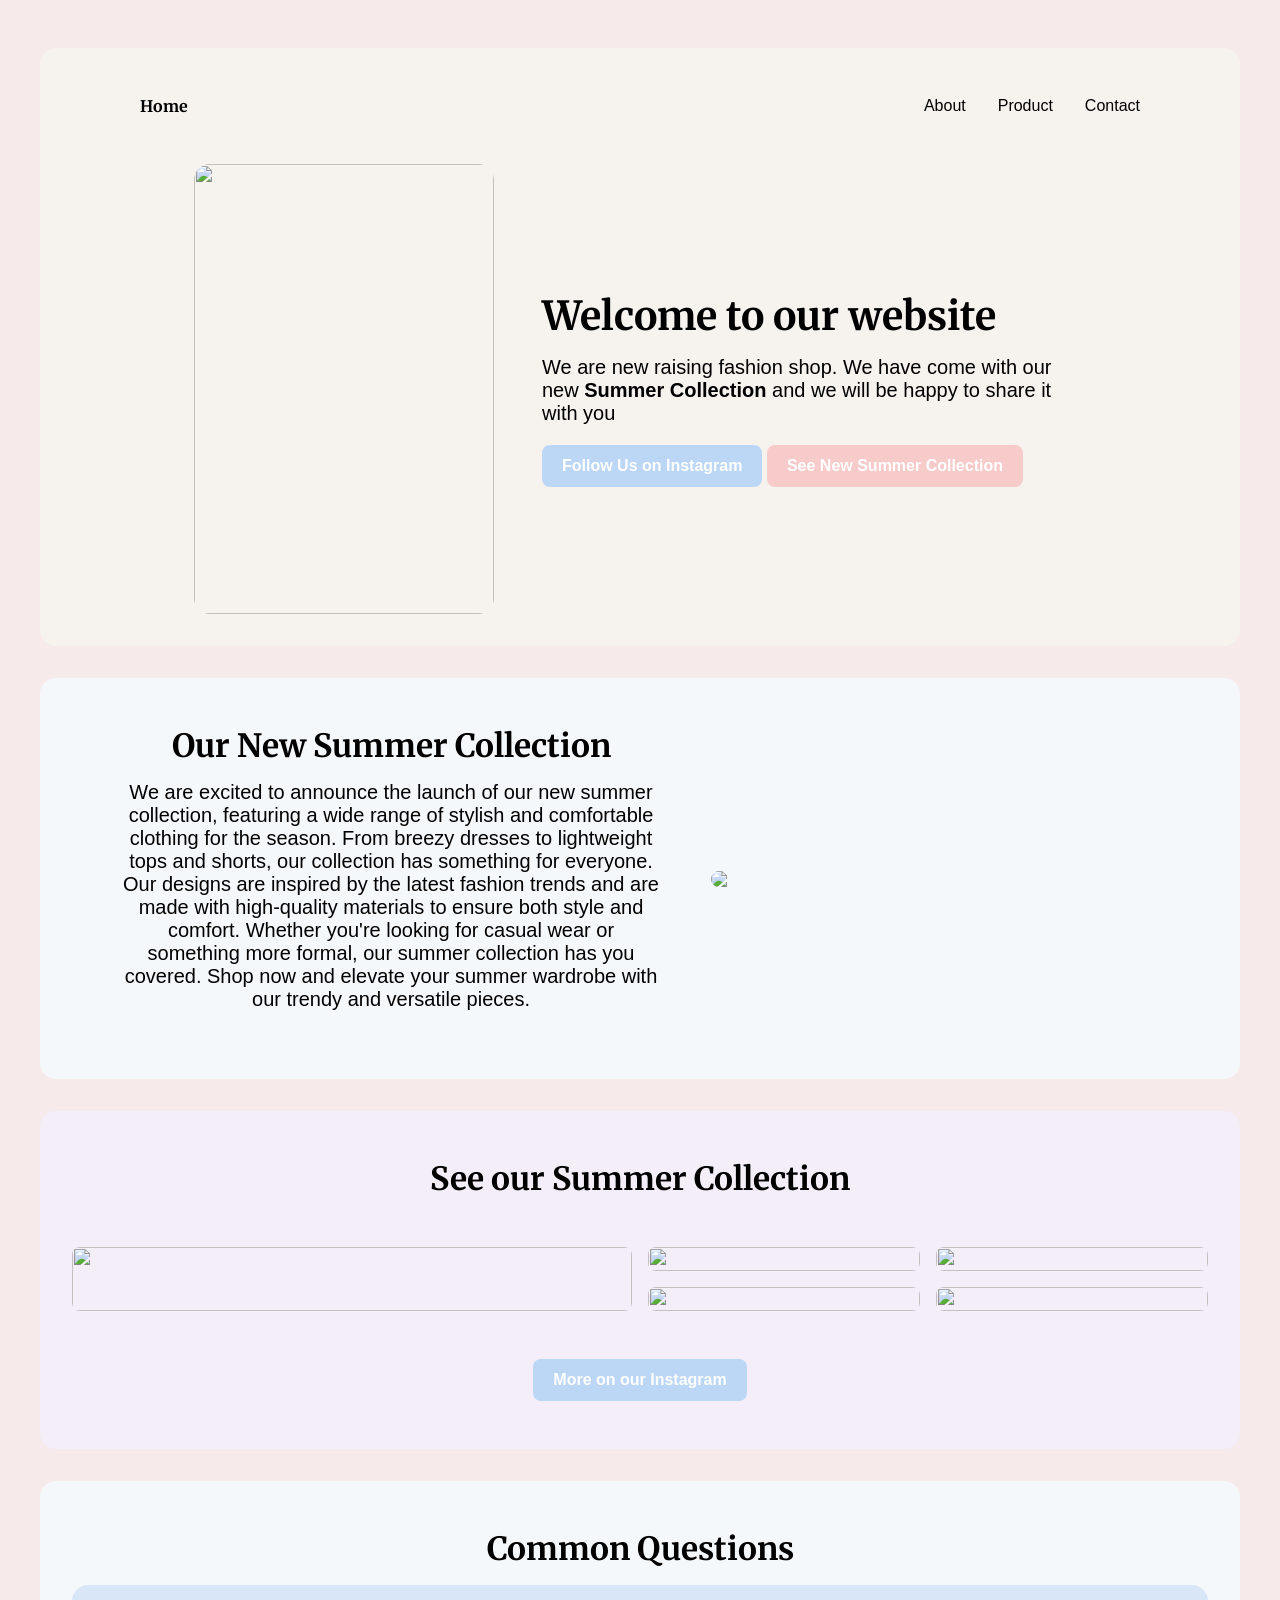
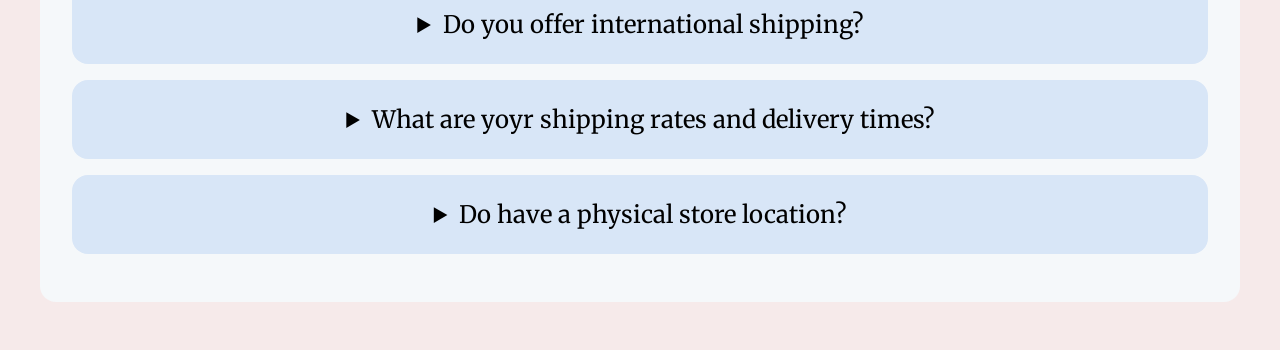
==== index.html @ 9ff07a69 "Add files via upload" ====
<!DOCTYPE html>
<html lang="en">
<head>
    <meta charset="UTF-8">
    <meta name="viewport" content="width=device-width, initial-scale=1.0">
    <title>Website</title>
    <link rel="stylesheet" href="style.css">
</head>
<body>
    <header>
      <nav>
        <ul>
            <li><a href="Home.html">Home</a></li>
            <li><a href="About.html">About</a></li>
            <li><a href="Product.html">Product</a></li>
            <li><a href="Contact.html">Contact</a></li>
        </ul>
      </nav>
      <div class="flex-container">
        <img height="450px" width="300px" src="images/3a51a35b23b4f986515c0ea7470ec416.jpg">
        <div class="text-container">
            <h1>Welcome to our website</h1>
            <p>We are new raising fashion shop. We have come with our new <strong>Summer Collection</strong> and we will be happy to share it with you</p>
            <a href="" class="cta-button">Follow Us on Instagram</a>
            <a href="#summer collection" class="cta-button secondary">See New Summer Collection</a>
        </div>
      </div>
    </header>
    <section>
      <div class="flex-container">
        <div class="text-container">
            <h2>Our New Summer Collection</h2>
            <p>We are excited to announce the launch of our new summer collection, featuring a wide range of stylish and comfortable clothing for the season. From breezy dresses to lightweight tops and shorts, our collection has something for everyone. Our designs are inspired by the latest fashion trends and are made with high-quality materials to ensure both style and comfort. Whether you're looking for casual wear or something more formal, our summer collection has you covered. Shop now and elevate your summer wardrobe with our trendy and versatile pieces.</p>
        </div>
        <img width="450px" src="images/e5f7ec007cfb3a434839db442d96eb81.jpg">
      </div>
    </section>

    <section id="summer-collection">
      <h2>See our Summer Collection</h2>
      <div class="grid-container">
        <img style="grid-area: img-1" src="images/35a1c6228a769088a7534712ba1e27f3.jpg">
        <img style="grid-area: img-2" src="images/1071c0cab91f7a1e4a3ab1ab50a685c0.jpg">
        <img style="grid-area: img-3" src="images/be2c47944dced95b0facdb91ef1f34f2.jpg">
        <img style="grid-area: img-4" src="images/c4b80ddc0066a4d623caf4ad63da9837.jpg">
        <img style="grid-area: img-5" src="images/cb21834f740c9805f4d5315708a65f76.jpg">
      </div>
      <a href="" class="cta-button">More on our Instagram</a>
    </section>

    <section>
      <h2>Common Questions</h2>
      <details>
        <summary> Do you offer international shipping?</summary>
        <p>Yes, we ship to most countries worldwide! Shipping rates and delivery times vary by destination and are calculated at checkout. Please note that customs fees or import duties may apply depending on your local laws.</p>
      </details>
      <details>
        <summary>What are yoyr shipping rates and delivery times?</summary>
        <p>We offer international shipping! Rates are calculated at checkout based on your destination country.International Delivery: Generally takes 7–21 business days depending on local customs processing.Customs Fees: International customers are responsible for any applicable import duties or taxes.</p>
      </details>
      <details>
        <summary>Do have a physical store location?</summary>
        <p>We are an exclusively online store! This allows us to keep our overhead low and pass those savings directly on to you with better prices. You can shop our full collection 24/7 on our website, and we ship directly to your doorstep</p>
      </details>
    </section>
</body>
</html>
---- style.css ----
@import url('https://fonts.googleapis.com/css2?family=Merriweather:ital,opsz,wght@0,18..144,300..900;1,18..144,300..900&display=swap');)

:root {
    --primary-color: #833ab4;
    --secondary-color: #f7c860;
    --base-color: #ffffff;
    --text-color: #000000;
    --color-1: #f9f6f3;
    --color-2: #f3f7f9;
    --color-3: #f6f3f9;
}
*{
    padding: 0;
    margin: 0;
    box-sizing: border-box;
}
html{
    font-family: Poppins, 'Segeo UI', 'Segoe UI', Tahoma, Geneva, Verdana, sans-serif;
    color: var(--text-color);
}
body{
    padding: 1em;
    background-color: rgb(246, 234, 234);
}

h1, h2, h3 {
    font-family: Merriweather, Poppins, 'Segeo UI', 'Segoe UI', Tahoma, Geneva, Verdana, sans-serif;
}
nav {
    margin: 1em auto 3em auto;
    width: min(1000px, 100%);
}

nav ul {
    display: flex;
    align-items: center;
    list-style-type: none;
    gap: 2em;
}

nav li:first-child {
    margin-right:auto;
    font-family: Merriweather, Poppins;
    font-weight: bold;
}

nav a {
    text-decoration: none;
    color: var(--text-color);
}

nav a:hover {
    text-decoration: underline;
}

header, section {
    margin: 2em auto;
    width: min(75em, 100%);
    background-color: rgb(246, 243, 239); 
    padding: min(2em, 15%);
    border-radius: 1em;
}

.flex-container {
    display: flex;
    justify-content: center;
    align-items: center;
    flex-wrap: wrap;
    gap: 3em;
}

header img {
    max-width: 100%;
    border-radius: 1em;
    object-fit: cover;
    object-position: bottom;
}

.text-container {
    flex: 0 1 34em;
}

h1{
    font-size: 2.5rem;
}

.flex-container p {
    margin: .75em 0 1em 0;
    font-size: 1.25rem;
}

.cta-button {
    display: inline-block;
    text-decoration: none;
    color: white;
    background-color: rgb(188, 215, 246);
    padding: 0.75em 1.25em;
    border-radius: 0.5em;
    font-weight: 600;
}

.secondary {
    background-color: rgb(248, 203, 203);
}

section {
    padding: 3em min(2em, 15%);
    background-color: rgb(245, 248, 250);
    text-align: center;
}

h2 {
    font-size: 2rem;
}

section p {
    margin-top: 1em;
    font-size: 1.25rem;
}
section img {
    max-width: 100%;
    border-radius: 1em;
    object-fit: cover;
    object-position: bottom;
}

section#summer-collection {
    background-color: rgb(243, 238, 247);
}

.grid-container {
    margin-top: 3em;
    margin-bottom: 3em;
    display: grid;
    width: 100%;
    grid-template-columns: repeat(4, 1fr);
    grid-template-rows: 1fr, 1fr;
    grid-template-areas: 
    "img-1 img-1 img-2 img-3"
    "img-1 img-1 img-4 img-5";
    gap: 1em;
}

.grid-container img {
    height: 100%;
    width: 100%;
    border-radius: .5em;
    transition: 100ms ease;
}

.grid-container img:hover {
    scale: 1.05;
}

details {
    margin-top: 1em;
    background-color: rgb(216, 230, 247);
    border-radius: 1em;
}

details summary {
    padding: 1em;
    font-size: 1.5rem;
    font-family: Merriweather, Poppins, 'Segeo UI', 'Segoe UI', Tahoma, Geneva, Verdana, sans-serif;
}

details p {
    padding: 0 2em 2em 2em;
}
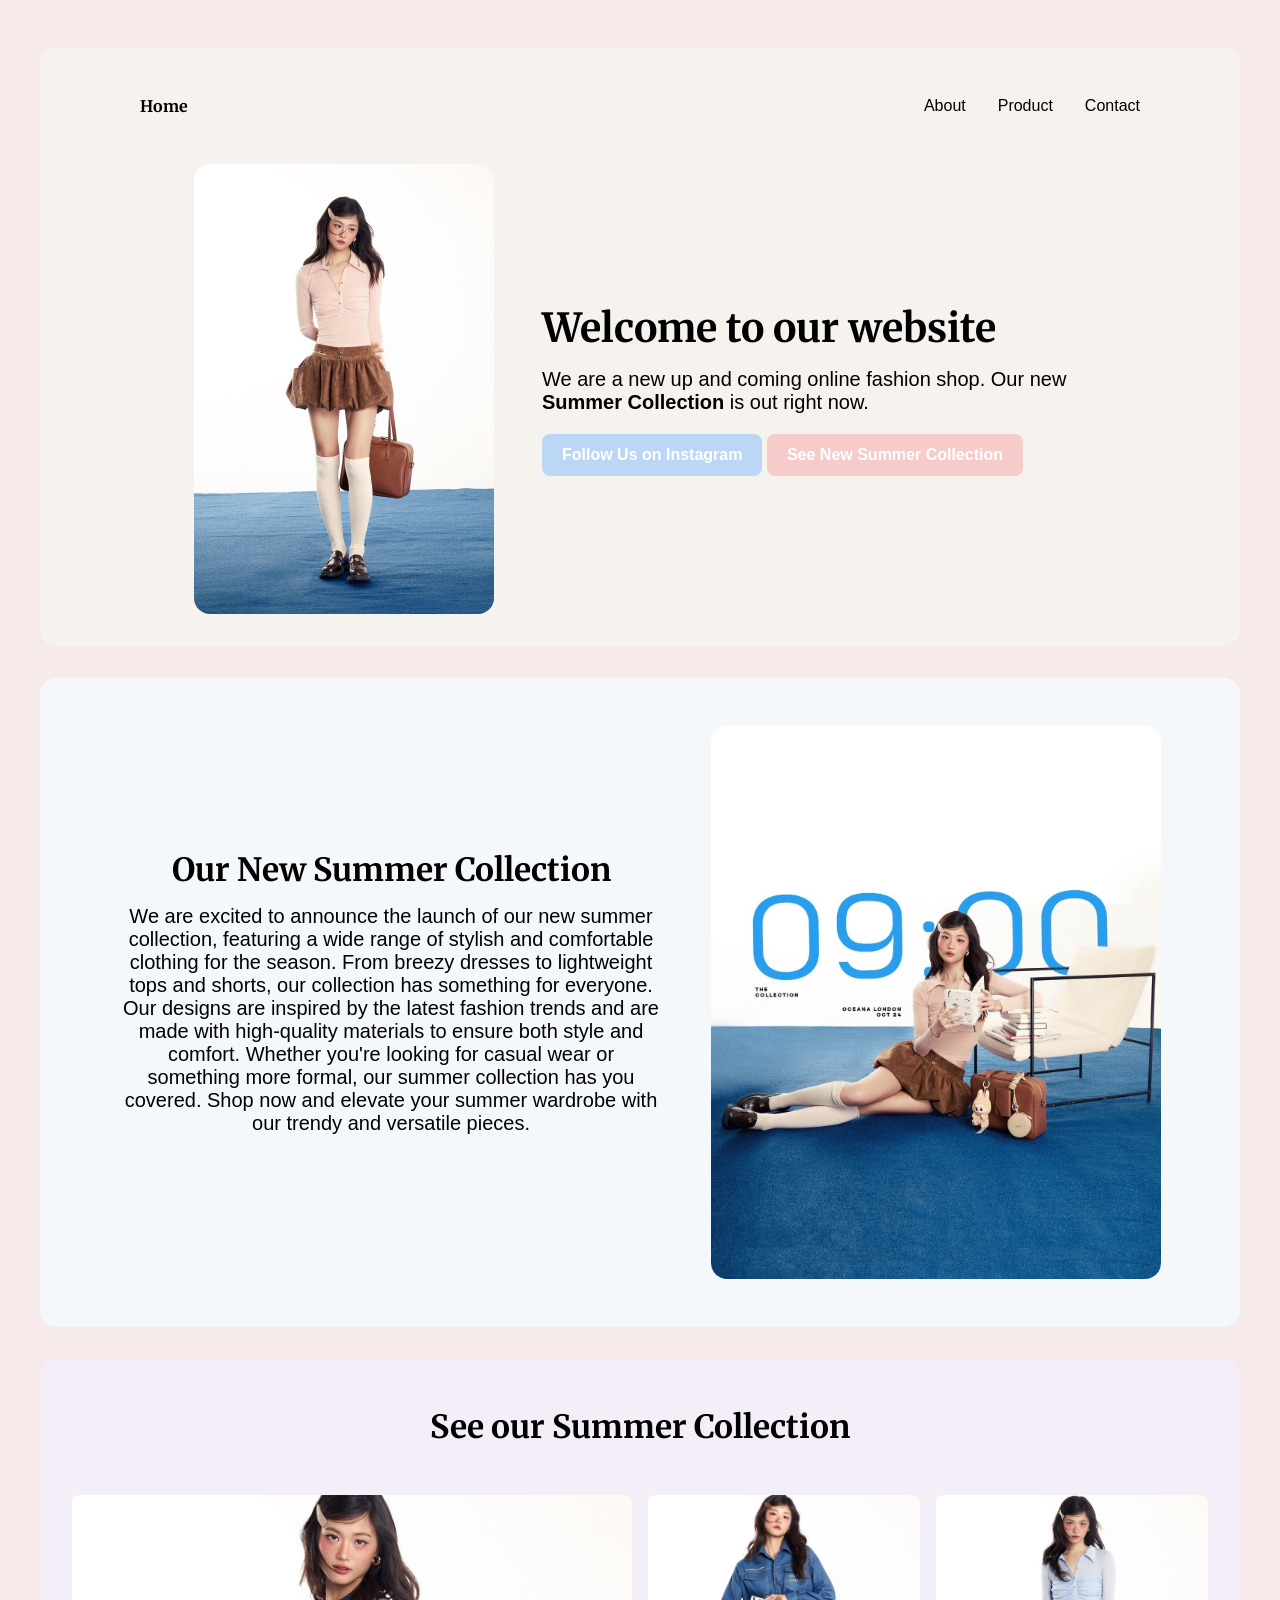
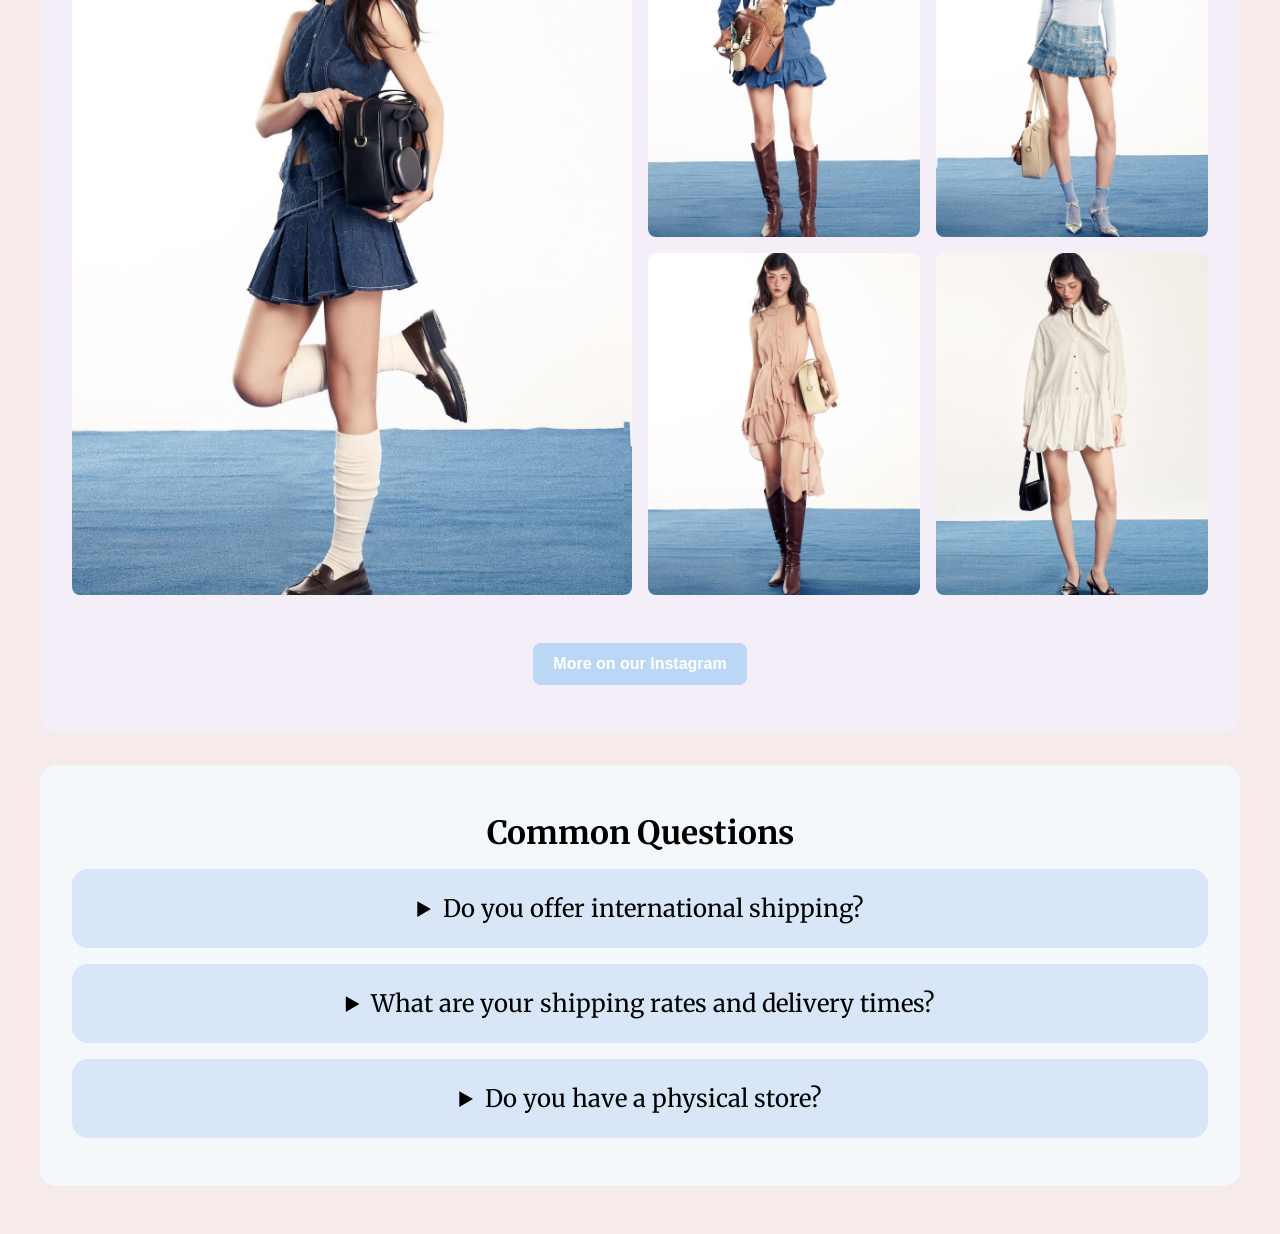
==== commit a681c844: "Revise content and fix typos in index.html Updated text for clarity and corrected typos in FAQs." ====
--- a/index.html
+++ b/index.html
@@ -20,7 +20,7 @@
         <img height="450px" width="300px" src="images/3a51a35b23b4f986515c0ea7470ec416.jpg">
         <div class="text-container">
             <h1>Welcome to our website</h1>
-            <p>We are new raising fashion shop. We have come with our new <strong>Summer Collection</strong> and we will be happy to share it with you</p>
+            <p>We are a new up and coming online fashion shop. Our new <strong>Summer Collection</strong> is out right now.</p>
             <a href="" class="cta-button">Follow Us on Instagram</a>
             <a href="#summer collection" class="cta-button secondary">See New Summer Collection</a>
         </div>
@@ -55,11 +55,11 @@
         <p>Yes, we ship to most countries worldwide! Shipping rates and delivery times vary by destination and are calculated at checkout. Please note that customs fees or import duties may apply depending on your local laws.</p>
       </details>
       <details>
-        <summary>What are yoyr shipping rates and delivery times?</summary>
+        <summary>What are your shipping rates and delivery times?</summary>
         <p>We offer international shipping! Rates are calculated at checkout based on your destination country.International Delivery: Generally takes 7–21 business days depending on local customs processing.Customs Fees: International customers are responsible for any applicable import duties or taxes.</p>
       </details>
       <details>
-        <summary>Do have a physical store location?</summary>
+        <summary>Do you have a physical store?</summary>
         <p>We are an exclusively online store! This allows us to keep our overhead low and pass those savings directly on to you with better prices. You can shop our full collection 24/7 on our website, and we ship directly to your doorstep</p>
       </details>
     </section>
